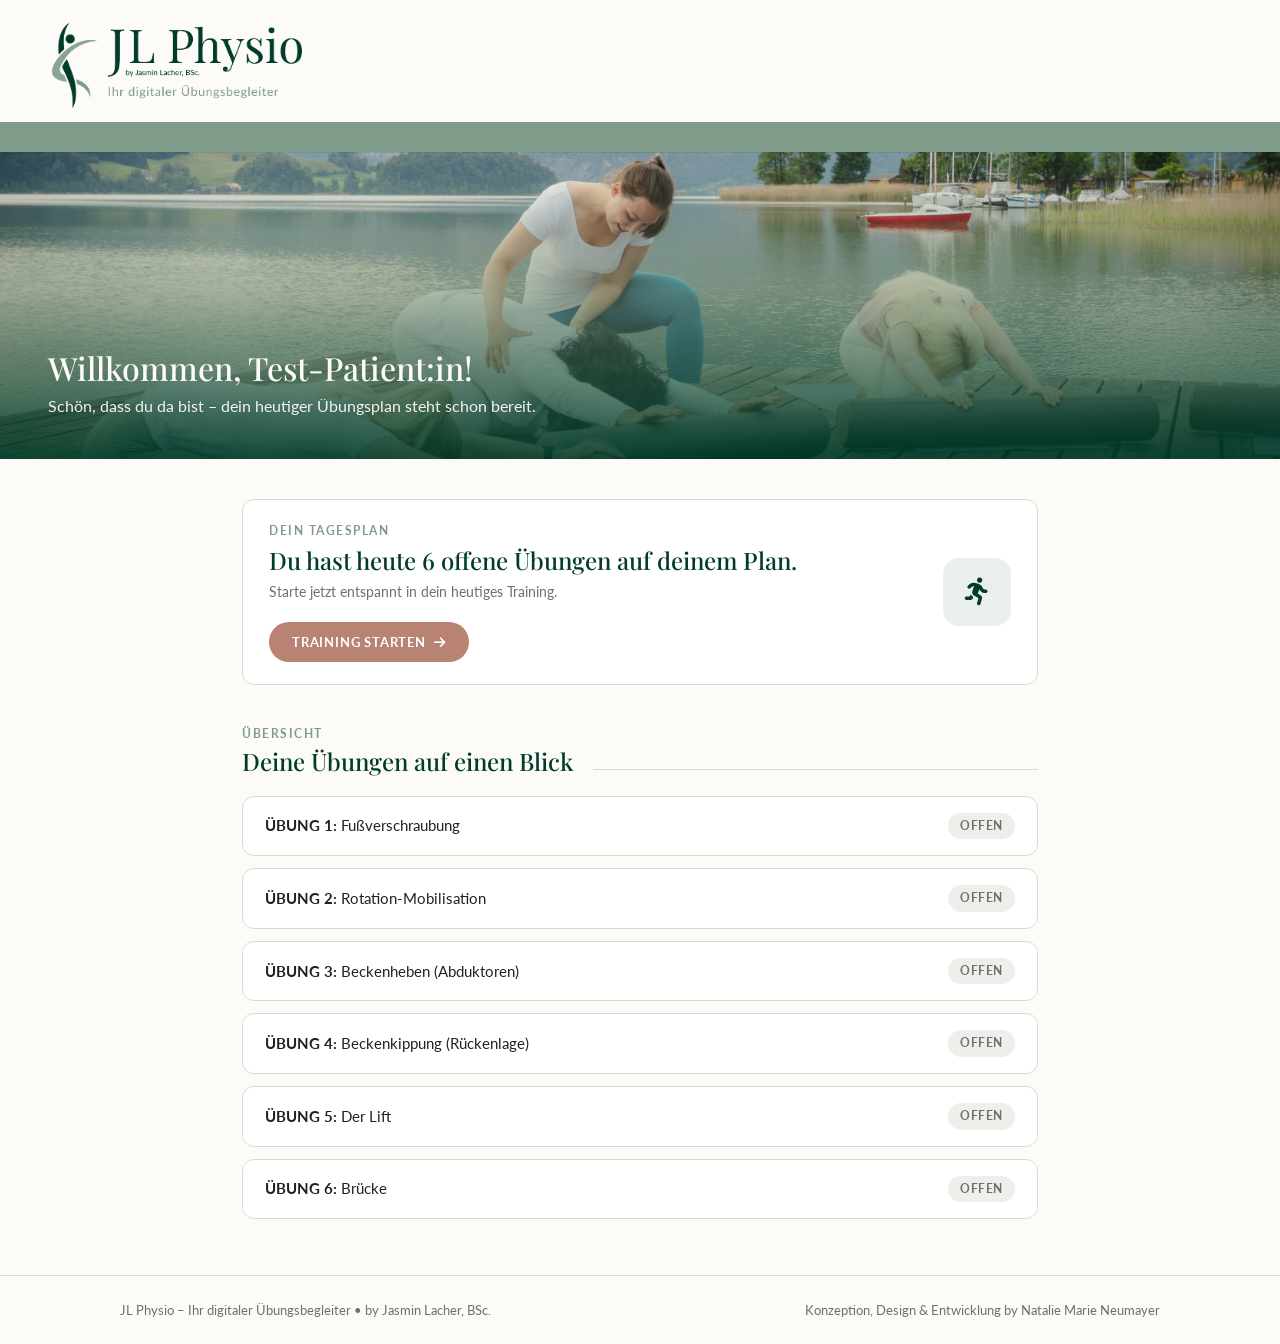
==== Code/index.html @ e5795788 "patientenansicht (startseite & übungsmodus), html + css + js + json für beta" ====
<!DOCTYPE html>
<html lang="de">
<head>
  <meta charset="UTF-8">
  <meta name="viewport" content="width=device-width, initial-scale=1.0">
  <title>JL Physio – Dein digitaler Übungsbegleiter</title>
  <link rel="stylesheet" href="https://cdnjs.cloudflare.com/ajax/libs/font-awesome/6.5.2/css/all.min.css">
  <link rel="stylesheet" href="uebungsmodus.css">
</head>
<body>

  <header>
    <div class="header-top">
      <a href="#" class="brand" id="logo-home-link">
        <img src="logo.png" alt="JL Physio Logo" class="brand-logo-img" />
      </a>
    </div>
  </header>

  <section class="hero-welcome" id="hero-banner">
    <div class="hero-inner">
      <h2>Willkommen, Test-Patient:in!</h2>
      <p>Schön, dass du da bist – dein heutiger Übungsplan steht schon bereit.</p>
    </div>
  </section>

  <main>

    <div id="overview-view">
      <section class="card status-card">
        <div class="status-card-content">
          <span class="section-kicker">DEIN TAGESPLAN</span>
          <h2 id="open-exercises-text">Lade Plan...</h2>
          <p id="status-subtext" class="muted-text"></p>
          <button id="start-training-btn" class="btn btn-primary">
            <span>TRAINING STARTEN</span>
            <i class="fa-solid fa-arrow-right"></i>
          </button>
        </div>
        <div class="status-card-icon" aria-hidden="true">
          <i class="fa-solid fa-person-running"></i>
        </div>
      </section>

      <section class="overview-list-section">
        <div class="section-header-styled">
          <div>
            <span class="section-kicker">ÜBERSICHT</span>
            <h2 class="section-title">Deine Übungen auf einen Blick</h2>
          </div>
          <div class="section-line"></div>
        </div>
        <ul id="exercise-overview-list" class="overview-list"></ul>
      </section>
    </div>

    <section id="training-view" style="display: none; padding-top: 36px;">
      
      <div class="training-top-bar">
        <details class="accordion-box guidelines-accordion">
          <summary>
            <span class="summary-left">
              <span class="info-circle"><i class="fa-solid fa-info"></i></span>
              Bitte beachte die allgemeinen Trainingsrichtlinien!
            </span>
            <i class="fa-solid fa-chevron-down chevron"></i>
          </summary>
          <div class="accordion-content">
            <ul>
              <li><strong>Schmerzadaptiert trainieren:</strong> Führe die Übungen in einem gut tolerierbaren Schmerzbereich aus. Der Schmerz sollte während der Übung auf einer Skala von 0 bis 10 idealerweise nicht über 3–4 liegen. Bei zunehmenden oder stechenden Schmerzen reduziere die Belastung oder unterbrich die Übung.</li>
              <li><strong>Sauber vor häufig:</strong> Die korrekte Ausführung ist wichtiger als viele Wiederholungen.</li>
              <li><strong>Langsam und kontrolliert:</strong> Führe die Bewegungen ohne Schwung oder ruckartige Bewegungen aus.</li>
              <li><strong>Belastung anpassen:</strong> Berücksichtige deine Tagesform. Nicht jeder Tag ist gleich.</li>
              <li><strong>Pausen einlegen:</strong> Wenn du die Übung nicht mehr sauber ausführen kannst, pausiere und korrigiere deine Position.</li>
              <li><strong>Auf Beschwerden achten:</strong> Beobachte, wie dein Körper während und nach dem Training reagiert. Bei deutlich zunehmenden Schmerzen oder Schwellungen reduziere die Belastung und gib mir bitte Bescheid.</li>
              <li><strong>Feedback geben:</strong> Teile mir gerne mit, was sich bei den Übungen gut angefühlt hat und was schwierig war. So kann ich dein Trainingsprogramm optimal an dich anpassen.</li>
            </ul>
          </div>
        </details>

        <button id="exit-training-btn" class="btn btn-exit">
          <i class="fa-solid fa-xmark"></i>
          <span>TRAINING BEENDEN</span>
        </button>
      </div>

      <div class="exercise-header">
        <span id="step-indicator" class="section-kicker">ÜBUNG 1/5</span>
        <h1 id="ex-title">Übungsname</h1>
        <div id="ex-dosage-badges" class="dosage-badges"></div>
      </div>

      <div class="exercise-content">
        
        <article class="card instruction-card">
            <div class="instruction-text">
                <h3>Startposition</h3>
                <ul id="ex-start-list" class="clean-list"></ul>
            </div>
            <div class="instruction-media">
                <img id="ex-image-start" src="" alt="Startposition">
                <button type="button" class="zoom-btn" data-target="ex-image-start" aria-label="Bild vergrößern" title="Bild vergrößern">
                <i class="fa-solid fa-magnifying-glass-plus"></i>
                </button>
            </div>
        </article>

        <article class="card instruction-card">
            <div class="instruction-text">
                <h3>Ausführung</h3>
                <ul id="ex-exec-list" class="clean-list"></ul>
            </div>
            <div class="instruction-media">
                <img id="ex-image-exec" src="" alt="Ausführung">
                <button type="button" class="zoom-btn" data-target="ex-image-exec" aria-label="Bild vergrößern" title="Bild vergrößern">
                <i class="fa-solid fa-magnifying-glass-plus"></i>
                </button>
            </div>
        </article>

        <article class="card caution-card">
          <div class="caution-header">
            <span class="caution-icon"><i class="fa-solid fa-exclamation"></i></span>
            <h3>Darauf musst du achten</h3>
          </div>
          <ul id="ex-cues-list" class="clean-list"></ul>
        </article>

        <details id="ex-info-box" class="accordion-box info-accordion" style="display: none;">
          <summary>
            <span class="summary-left">
              <span class="bulb-icon"><i class="fa-regular fa-lightbulb"></i></span>
              Gut zu wissen
            </span>
            <i class="fa-solid fa-chevron-down chevron"></i>
          </summary>
          <div class="accordion-content">
            <ul id="ex-info-list" class="clean-list"></ul>
          </div>
        </details>

      </div>

      <div class="training-footer">
        <div class="footer-left">
          <button id="prev-exercise-btn" class="btn btn-prev">
            <i class="fa-solid fa-arrow-left"></i>
            <span>VORHERIGE ÜBUNG</span>
          </button>
        </div>
        
        <div class="progress-wrapper">
          <span class="progress-label">Fortschritt</span>
          <span id="progress-text" class="progress-count">0 von 5 Übungen geschafft</span>
          <progress id="progress-bar" value="0" max="5"></progress>
        </div>

        <div class="footer-right">
          <button id="next-exercise-btn" class="btn btn-primary">
            <span>NÄCHSTE ÜBUNG</span>
            <i class="fa-solid fa-arrow-right"></i>
          </button>
        </div>
      </div>

    </section>
  </main>

  <div id="image-lightbox" class="lightbox" aria-hidden="true">
    <div class="lightbox-dialog" role="dialog" aria-modal="true" aria-labelledby="lightbox-caption">
        <button type="button" id="lightbox-close" class="lightbox-close" aria-label="Schließen">
            <i class="fa-solid fa-xmark"></i>
        </button>
        <img id="lightbox-img" src="" alt="">
        <p id="lightbox-caption" class="lightbox-caption"></p>
    </div>
  </div>

  <footer>
    <div class="footer-inner">
      <span>JL Physio – Ihr digitaler Übungsbegleiter &bull; by Jasmin Lacher, BSc.</span>
      <span class="footer-credit-right">
        Konzeption, Design & Entwicklung by Natalie Marie Neumayer
      </span>
    </div>
  </footer>

  <script src="uebungsmodus.js"></script>
</body>
</html>
---- Code/uebungsmodus.css ----
@import url('https://fonts.googleapis.com/css2?family=Lato:wght@400;700&family=Playfair+Display:wght@500;600;700&display=swap');

:root {
  /* Hauptfarbpalette */
  --primary-dark: #003C29;
  --primary-olive: #6F8A6D;
  --primary-sage: #7F9C8A;
  --bg-cream: #FCFBF7;

  /* Akzentfarben */
  --accent-terracotta: #B88373;
  --accent-rose: #C39082;
  --accent-taupe: #B2A99B;
  --accent-taupe-dark: #91887C;

  /* Neutrale Farben */
  --text-dark: #212121;
  --text-muted: #68736F;
  --border-light: #DCD9D0;
  --white: #FFFFFF;

  /* Schriftarten */
  --font-heading: 'Playfair Display', Georgia, serif;
  --font-body: 'Lato', sans-serif;
}

* {
  box-sizing: border-box;
  margin: 0;
  padding: 0;
}

body {
  background-color: var(--bg-cream);
  color: var(--text-dark);
  font-family: var(--font-body);
  font-weight: 400;
  font-size: 15px;
  line-height: 1.55;
  min-height: 100vh;
  display: flex;
  flex-direction: column;
}

/* Header */
header {
  background-color: var(--bg-cream);
  border-bottom: 30px solid var(--primary-sage);
  position: sticky;
  top: 0;
  z-index: 1000;
}

.header-top {
  width: 100%;
  max-width: 1440px;
  margin: 0 auto;
  padding: 16px 48px;
  display: flex;
  justify-content: space-between;
  align-items: center;
  gap: 24px;
}

.brand {
  display: block;
  text-decoration: none;
}

.brand-logo-img {
  height: 300px;
  width: auto;
  display: block;
  margin: -105px 0 -105px -20px;
}

/* Welcome-Banner */
.hero-welcome {
  width: 100%;
  min-height: clamp(260px, 24vw, 420px);
  display: flex;
  align-items: flex-end;
  background-color: var(--primary-olive);
  background-image: linear-gradient(
      to top,
      rgba(0, 60, 41, 0.88) 0%,
      rgba(111, 138, 109, 0.55) 55%,
      rgba(111, 138, 109, 0.05) 100%
    ),
    url('welcome-bild.jpg');
  background-size: cover;
  background-position: center 70%;
  padding: 40px 0;
  margin-bottom: 40px;
}

.hero-inner {
  width: 100%;
  max-width: 1440px;
  margin: 0 auto;
  padding: 0 48px;
}

.hero-welcome h2 {
  font-family: var(--font-heading);
  font-size: 32px;
  font-weight: 500;
  color: var(--bg-cream);
  margin-bottom: 6px;
}

.hero-welcome p {
  font-size: 16px;
  color: rgba(252, 251, 247, 0.95);
}

/* Allgemeines */
main {
  width: 100%;
  max-width: 860px;
  margin: 0 auto;
  padding: 0 32px 56px;
  flex: 1;
}

h1, h2, h3 {
  font-family: var(--font-heading);
  color: var(--primary-dark);
  font-weight: 500;
}

h1 {
  font-size: 30px;
  line-height: 1.2;
  margin-bottom: 6px;
}

h2 {
  font-size: 24px;
  line-height: 1.25;
}

h3 {
  font-size: 18px;
  font-weight: 600;
  margin-bottom: 12px;
}

.section-header-styled {
  display: flex;
  align-items: flex-end;
  gap: 20px;
  margin-bottom: 20px;
}

.section-kicker {
  display: block;
  font-family: var(--font-body);
  font-size: 12px;
  font-weight: 700;
  text-transform: uppercase;
  letter-spacing: 1.5px;
  color: var(--primary-sage);
  margin-bottom: 4px;
}

.section-title {
  font-family: var(--font-heading);
  font-size: 24px;
  font-weight: 500;
  line-height: 1.15;
  color: var(--primary-dark);
}

.section-line {
  flex: 1;
  height: 1px;
  background-color: var(--border-light);
  margin-bottom: 6px;
}

.muted-text {
  font-size: 14px;
  color: var(--text-muted);
  margin: 6px 0 20px;
}

/* Cards */
.card {
  background-color: var(--white);
  border: 1px solid var(--border-light);
  border-radius: 12px;
  padding: 22px 26px;
  margin-bottom: 18px;
}

/* Tagesplan Card */
.status-card {
  display: flex;
  justify-content: space-between;
  align-items: center;
  gap: 24px;
}

.status-card-content {
  flex: 1;
}

.status-card-icon {
  width: 68px;
  height: 68px;
  border-radius: 16px;
  background-color: rgba(127, 156, 138, 0.16);
  color: var(--primary-dark);
  display: flex;
  align-items: center;
  justify-content: center;
  font-size: 28px;
  flex-shrink: 0;
}

/* Buttons */
.btn {
  display: inline-flex;
  align-items: center;
  justify-content: center;
  gap: 8px;
  padding: 11px 22px;
  border-radius: 999px;
  font-family: var(--font-body);
  font-size: 13px;
  font-weight: 700;
  letter-spacing: 0.8px;
  text-transform: uppercase;
  cursor: pointer;
  transition: background-color 0.2s ease, border-color 0.2s ease, color 0.2s ease, transform 0.2s ease;
  border: 1px solid transparent;
}

/* Primary Button (Nächste Übung, Training starten etc.) */
.btn-primary {
  background-color: var(--accent-terracotta);
  color: var(--white);
}

.btn-primary:hover {
  background-color: var(--accent-rose);
  transform: translateY(-1px);
}

/* Secondary Button (Vorherige Übung) */
.btn-prev {
  background-color: rgba(184, 131, 115, 0.1);
  color: var(--accent-terracotta);
  border-color: rgba(184, 131, 115, 0.45);
}

.btn-prev:hover {
  background-color: rgba(184, 131, 115, 0.18);
  border-color: var(--accent-terracotta);
  transform: translateY(-1px);
}

/* Beenden-Button */
.btn-exit {
  background-color: rgba(178, 169, 155, 0.14);
  color: var(--text-muted);
  border-color: var(--border-light);
  padding: 10px 18px;
  font-size: 12px;
}

.btn-exit:hover {
  background-color: var(--accent-taupe);
  color: var(--text-dark);
  border-color: var(--accent-taupe-dark);
}

/* Tagesplan Übersicht*/
.overview-list-section {
  margin-top: 40px;
}

.overview-list {
  list-style: none;
  display: flex;
  flex-direction: column;
  gap: 12px;
}

.overview-list li {
  background-color: var(--white);
  border: 1px solid var(--border-light);
  border-radius: 12px;
  padding: 16px 22px;
  display: flex;
  justify-content: space-between;
  align-items: center;
  transition: border-color 0.2s ease, background-color 0.2s ease, transform 0.2s ease;
}

.overview-list li:hover {
  border-color: var(--accent-terracotta);
  background-color: #F7F5EE;
  transform: translateY(-2px);
}

.status-badge {
  font-size: 12px;
  font-weight: 700;
  letter-spacing: 0.6px;
  padding: 4px 12px;
  border-radius: 999px;
  background-color: rgba(178, 169, 155, 0.2);
  color: var(--text-muted);
}

.overview-list li.done .status-badge {
  background-color: rgba(127, 156, 138, 0.22);
  color: var(--primary-dark);
}

/* Traingsmodus */
.training-top-bar {
  display: flex;
  justify-content: space-between;
  align-items: flex-start;
  gap: 16px;
  margin-bottom: 28px;
}

/* Akkordeon (Trainingsrichtlinien & Gut zu wissen) */
.accordion-box {
  background-color: var(--white);
  border: 1px solid var(--border-light);
  border-radius: 12px;
  flex: 1;
}

.info-accordion {
  margin-bottom: 18px;
}

.accordion-box summary {
  list-style: none;
  padding: 12px 18px;
  cursor: pointer;
  display: flex;
  justify-content: space-between;
  align-items: center;
  font-size: 14px;
  font-weight: 700;
  color: var(--primary-dark);
}

.accordion-box summary::-webkit-details-marker {
  display: none;
}

.summary-left {
  display: flex;
  align-items: center;
  gap: 10px;
}

.info-circle, .bulb-icon {
  display: inline-flex;
  align-items: center;
  justify-content: center;
  width: 24px;
  height: 24px;
  border-radius: 50%;
  background-color: rgba(127, 156, 138, 0.18);
  color: var(--primary-dark);
  font-size: 12px;
  flex-shrink: 0;
}

.accordion-box .chevron {
  transition: transform 0.2s ease;
  font-size: 13px;
  color: var(--text-muted);
}

.accordion-box[open] .chevron {
  transform: rotate(180deg);
}

.accordion-content {
  padding: 12px 22px 18px 36px;
  font-size: 14px;
  color: var(--text-muted);
  border-top: 1px solid var(--border-light);
}

.accordion-content li {
  margin-top: 8px;
}

.accordion-content strong {
  color: var(--text-dark);
}

/* Übungs-Header und Badges */
.exercise-header {
  margin-bottom: 24px;
}

.dosage-badges {
  display: flex;
  flex-wrap: wrap;
  gap: 8px;
  margin-top: 12px;
}

.dosage-pill {
  display: inline-flex;
  align-items: center;
  gap: 7px;
  background-color: var(--white);
  color: var(--text-dark);
  font-size: 13px;
  padding: 6px 14px;
  border-radius: 999px;
  border: 1px solid var(--border-light);
}

.dosage-pill i {
  color: var(--primary-sage);
  font-size: 12px;
}

.dosage-pill strong {
  color: var(--primary-dark);
  font-weight: 700;
}

/* Anleitungs-Cards*/
.instruction-card {
  display: flex;
  justify-content: space-between;
  align-items: center;
  gap: 24px;
}

.instruction-text {
  flex: 1;
}

/* Bilder */
.instruction-media {
  position: relative;
  display: inline-flex;
  align-items: center;
  justify-content: center;
  flex-shrink: 0;
  background-color: var(--bg-cream);
  border: 1px solid var(--border-light);
  border-radius: 10px;
  padding: 8px;
  cursor: zoom-in;
}

.instruction-media img {
  display: block;
  width: auto;
  height: auto;
  max-width: 240px;
  max-height: 220px;
  border-radius: 6px;
}

.zoom-btn {
  position: absolute;
  right: 8px;
  bottom: 8px;
  width: 32px;
  height: 32px;
  border-radius: 50%;
  border: 1px solid var(--border-light);
  background-color: rgba(255, 255, 255, 0.94);
  color: var(--primary-dark);
  display: inline-flex;
  align-items: center;
  justify-content: center;
  font-size: 13px;
  cursor: pointer;
  box-shadow: 0 2px 6px rgba(0, 0, 0, 0.08);
  transition: background-color 0.2s ease, color 0.2s ease, transform 0.2s ease;
}

.instruction-media:hover .zoom-btn,
.zoom-btn:hover {
  background-color: var(--primary-sage);
  color: var(--white);
  border-color: var(--border-light);
  transform: scale(1.06);
}

/* Großansicht/Lightbox */
.lightbox {
  position: fixed;
  inset: 0;
  background-color: rgba(0, 35, 24, 0.78);
  display: none;
  align-items: center;
  justify-content: center;
  padding: 24px;
  z-index: 2000;
}

.lightbox.open {
  display: flex;
}

.lightbox-dialog {
  position: relative;
  background-color: var(--white);
  border-radius: 16px;
  padding: 24px 24px 18px;
  max-width: 820px;
  width: 100%;
  max-height: 90vh;
  display: flex;
  flex-direction: column;
  align-items: center;
  box-shadow: 0 20px 50px rgba(0, 0, 0, 0.25);
}

.lightbox-dialog img {
  max-width: 100%;
  max-height: 72vh;
  object-fit: contain;
  border-radius: 8px;
}

.lightbox-caption {
  margin-top: 12px;
  font-size: 14px;
  font-weight: 700;
  color: var(--primary-dark);
  text-align: center;
}

.lightbox-close {
  position: absolute;
  top: 12px;
  right: 12px;
  width: 36px;
  height: 36px;
  border-radius: 50%;
  border: 1px solid var(--border-light);
  background-color: var(--bg-cream);
  color: var(--primary-dark);
  font-size: 15px;
  cursor: pointer;
  display: inline-flex;
  align-items: center;
  justify-content: center;
  transition: background-color 0.2s ease, color 0.2s ease;
}

.lightbox-close:hover {
  background-color: var(--accent-terracotta);
  color: var(--white);
  border-color: var(--accent-terracotta);
}

.clean-list {
  padding-left: 18px;
  color: var(--text-dark);
  font-size: 15px;
}

.clean-list li {
  margin-bottom: 6px;
}

.clean-list li::marker {
  color: var(--primary-sage);
}

/* Zu beachten Card*/
.caution-header {
  display: flex;
  align-items: center;
  gap: 10px;
  margin-bottom: 12px;
}

.caution-header h3 {
  margin-bottom: 0;
}

.caution-icon {
  display: inline-flex;
  align-items: center;
  justify-content: center;
  width: 28px;
  height: 28px;
  border-radius: 50%;
  background-color: rgba(184, 131, 115, 0.14);
  color: var(--accent-terracotta);
  font-size: 13px;
  flex-shrink: 0;
}

/* Trainingsnavigation*/
.training-footer {
  display: flex;
  justify-content: space-between;
  align-items: center;
  gap: 16px;
  margin-top: 32px;
  padding-top: 24px;
  border-top: 1px solid var(--border-light);
}

.progress-wrapper {
  display: flex;
  flex-direction: column;
  align-items: center;
  text-align: center;
  gap: 4px;
}

.progress-label {
  font-size: 12px;
  font-weight: 700;
  color: var(--primary-dark);
}

.progress-count {
  font-size: 13px;
  color: var(--text-muted);
}

progress {
  width: 140px;
  height: 6px;
  border-radius: 999px;
  overflow: hidden;
  appearance: none;
}

progress::-webkit-progress-bar {
  background-color: var(--border-light);
  border-radius: 999px;
}

progress::-webkit-progress-value {
  background-color: var(--primary-sage);
  border-radius: 999px;
}

/* Footer */
footer {
  border-top: 1px solid var(--border-light);
  padding: 24px 32px;
  font-size: 13px;
  color: var(--text-muted);
}

.footer-inner {
  max-width: 1040px;
  margin: 0 auto;
  display: flex;
  justify-content: space-between;
  align-items: center;
  flex-wrap: wrap;
  gap: 12px;
}

.footer-credit-right strong {
  color: var(--primary-dark);
  font-weight: 700;
}

/* Responsive */
@media (max-width: 768px) {
  .header-top {
    padding: 16px 20px;
  }

  .hero-inner {
    padding: 0 20px;
  }

  main {
    padding: 0 20px 48px;
  }

  .section-line {
    display: none;
  }
}

@media (max-width: 650px) {
  .status-card {
    flex-direction: column-reverse;
    align-items: flex-start;
  }

  .training-top-bar {
    flex-direction: column-reverse;
    align-items: stretch;
  }

  .instruction-card {
    flex-direction: column-reverse;
    align-items: flex-start;
  }

  .instruction-media img {
    width: 100%;
  }

  .training-footer {
    flex-direction: column;
    gap: 16px;
  }

  .footer-left, .footer-right, .footer-left .btn, .footer-right .btn {
    width: 100%;
  }
}
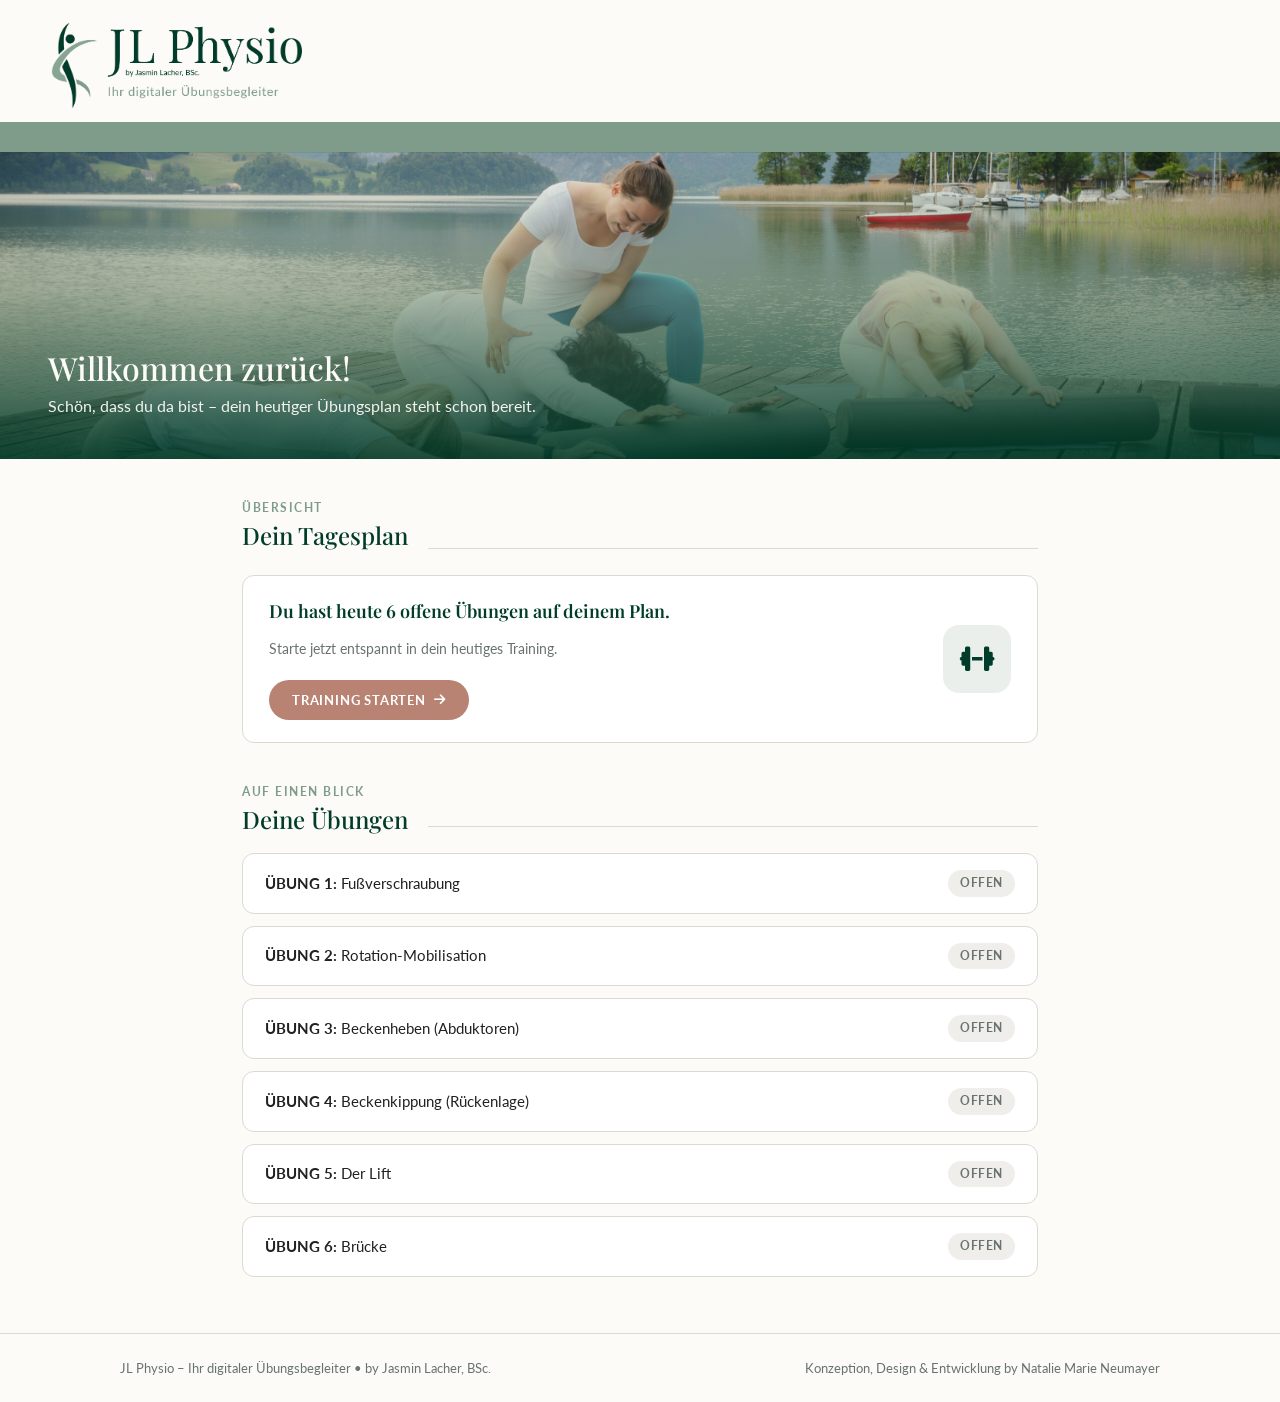
==== commit fe7d9e6a: "splitting uebungsmodus + startseite patienten, bugfixing" ====
--- a/Code/index.html
+++ b/Code/index.html
@@ -1,17 +1,17 @@
 <!DOCTYPE html>
 <html lang="de">
 <head>
-  <meta charset="UTF-8">
-  <meta name="viewport" content="width=device-width, initial-scale=1.0">
-  <title>JL Physio – Dein digitaler Übungsbegleiter</title>
-  <link rel="stylesheet" href="https://cdnjs.cloudflare.com/ajax/libs/font-awesome/6.5.2/css/all.min.css">
-  <link rel="stylesheet" href="uebungsmodus.css">
+  <meta charset="UTF-8" />
+  <meta name="viewport" content="width=device-width, initial-scale=1.0" />
+  <title>JL Physio – Mein Tagesplan</title>
+  <link rel="stylesheet" href="https://cdnjs.cloudflare.com/ajax/libs/font-awesome/6.5.2/css/all.min.css" />
+  <link rel="stylesheet" href="patientenansicht.css" />
 </head>
 <body>
 
   <header>
     <div class="header-top">
-      <a href="#" class="brand" id="logo-home-link">
+      <a href="index.html" class="brand">
         <img src="logo.png" alt="JL Physio Logo" class="brand-logo-img" />
       </a>
     </div>
@@ -19,172 +19,56 @@
 
   <section class="hero-welcome" id="hero-banner">
     <div class="hero-inner">
-      <h2>Willkommen, Test-Patient:in!</h2>
+      <h2>Willkommen zurück!</h2>
       <p>Schön, dass du da bist – dein heutiger Übungsplan steht schon bereit.</p>
     </div>
   </section>
 
   <main>
+    <section id="overview-view">
+      <div class="section-header-styled">
+        <div>
+          <span class="section-kicker">ÜBERSICHT</span>
+          <h1 class="section-title">Dein Tagesplan</h1>
+        </div>
+        <div class="section-line"></div>
+      </div>
 
-    <div id="overview-view">
-      <section class="card status-card">
+      <div class="card status-card">
         <div class="status-card-content">
-          <span class="section-kicker">DEIN TAGESPLAN</span>
-          <h2 id="open-exercises-text">Lade Plan...</h2>
-          <p id="status-subtext" class="muted-text"></p>
-          <button id="start-training-btn" class="btn btn-primary">
-            <span>TRAINING STARTEN</span>
-            <i class="fa-solid fa-arrow-right"></i>
+          <h3 id="open-exercises-text">Lade deinen Trainingsplan ...</h3>
+          <p class="muted-text" id="status-subtext">Einen kleinen Moment bitte.</p>
+          <button type="button" class="btn btn-primary" id="start-training-btn">
+            <span>TRAINING STARTEN</span> <i class="fa-solid fa-arrow-right"></i>
           </button>
         </div>
         <div class="status-card-icon" aria-hidden="true">
-          <i class="fa-solid fa-person-running"></i>
+          <i class="fa-solid fa-dumbbell"></i>
         </div>
-      </section>
+      </div>
 
-      <section class="overview-list-section">
+      <div class="overview-list-section">
         <div class="section-header-styled">
           <div>
-            <span class="section-kicker">ÜBERSICHT</span>
-            <h2 class="section-title">Deine Übungen auf einen Blick</h2>
+            <span class="section-kicker">AUF EINEN BLICK</span>
+            <h2 class="section-title">Deine Übungen</h2>
           </div>
           <div class="section-line"></div>
         </div>
-        <ul id="exercise-overview-list" class="overview-list"></ul>
-      </section>
-    </div>
-
-    <section id="training-view" style="display: none; padding-top: 36px;">
-      
-      <div class="training-top-bar">
-        <details class="accordion-box guidelines-accordion">
-          <summary>
-            <span class="summary-left">
-              <span class="info-circle"><i class="fa-solid fa-info"></i></span>
-              Bitte beachte die allgemeinen Trainingsrichtlinien!
-            </span>
-            <i class="fa-solid fa-chevron-down chevron"></i>
-          </summary>
-          <div class="accordion-content">
-            <ul>
-              <li><strong>Schmerzadaptiert trainieren:</strong> Führe die Übungen in einem gut tolerierbaren Schmerzbereich aus. Der Schmerz sollte während der Übung auf einer Skala von 0 bis 10 idealerweise nicht über 3–4 liegen. Bei zunehmenden oder stechenden Schmerzen reduziere die Belastung oder unterbrich die Übung.</li>
-              <li><strong>Sauber vor häufig:</strong> Die korrekte Ausführung ist wichtiger als viele Wiederholungen.</li>
-              <li><strong>Langsam und kontrolliert:</strong> Führe die Bewegungen ohne Schwung oder ruckartige Bewegungen aus.</li>
-              <li><strong>Belastung anpassen:</strong> Berücksichtige deine Tagesform. Nicht jeder Tag ist gleich.</li>
-              <li><strong>Pausen einlegen:</strong> Wenn du die Übung nicht mehr sauber ausführen kannst, pausiere und korrigiere deine Position.</li>
-              <li><strong>Auf Beschwerden achten:</strong> Beobachte, wie dein Körper während und nach dem Training reagiert. Bei deutlich zunehmenden Schmerzen oder Schwellungen reduziere die Belastung und gib mir bitte Bescheid.</li>
-              <li><strong>Feedback geben:</strong> Teile mir gerne mit, was sich bei den Übungen gut angefühlt hat und was schwierig war. So kann ich dein Trainingsprogramm optimal an dich anpassen.</li>
-            </ul>
-          </div>
-        </details>
-
-        <button id="exit-training-btn" class="btn btn-exit">
-          <i class="fa-solid fa-xmark"></i>
-          <span>TRAINING BEENDEN</span>
-        </button>
+        <ul class="overview-list" id="exercise-overview-list"></ul>
       </div>
-
-      <div class="exercise-header">
-        <span id="step-indicator" class="section-kicker">ÜBUNG 1/5</span>
-        <h1 id="ex-title">Übungsname</h1>
-        <div id="ex-dosage-badges" class="dosage-badges"></div>
-      </div>
-
-      <div class="exercise-content">
-        
-        <article class="card instruction-card">
-            <div class="instruction-text">
-                <h3>Startposition</h3>
-                <ul id="ex-start-list" class="clean-list"></ul>
-            </div>
-            <div class="instruction-media">
-                <img id="ex-image-start" src="" alt="Startposition">
-                <button type="button" class="zoom-btn" data-target="ex-image-start" aria-label="Bild vergrößern" title="Bild vergrößern">
-                <i class="fa-solid fa-magnifying-glass-plus"></i>
-                </button>
-            </div>
-        </article>
-
-        <article class="card instruction-card">
-            <div class="instruction-text">
-                <h3>Ausführung</h3>
-                <ul id="ex-exec-list" class="clean-list"></ul>
-            </div>
-            <div class="instruction-media">
-                <img id="ex-image-exec" src="" alt="Ausführung">
-                <button type="button" class="zoom-btn" data-target="ex-image-exec" aria-label="Bild vergrößern" title="Bild vergrößern">
-                <i class="fa-solid fa-magnifying-glass-plus"></i>
-                </button>
-            </div>
-        </article>
-
-        <article class="card caution-card">
-          <div class="caution-header">
-            <span class="caution-icon"><i class="fa-solid fa-exclamation"></i></span>
-            <h3>Darauf musst du achten</h3>
-          </div>
-          <ul id="ex-cues-list" class="clean-list"></ul>
-        </article>
-
-        <details id="ex-info-box" class="accordion-box info-accordion" style="display: none;">
-          <summary>
-            <span class="summary-left">
-              <span class="bulb-icon"><i class="fa-regular fa-lightbulb"></i></span>
-              Gut zu wissen
-            </span>
-            <i class="fa-solid fa-chevron-down chevron"></i>
-          </summary>
-          <div class="accordion-content">
-            <ul id="ex-info-list" class="clean-list"></ul>
-          </div>
-        </details>
-
-      </div>
-
-      <div class="training-footer">
-        <div class="footer-left">
-          <button id="prev-exercise-btn" class="btn btn-prev">
-            <i class="fa-solid fa-arrow-left"></i>
-            <span>VORHERIGE ÜBUNG</span>
-          </button>
-        </div>
-        
-        <div class="progress-wrapper">
-          <span class="progress-label">Fortschritt</span>
-          <span id="progress-text" class="progress-count">0 von 5 Übungen geschafft</span>
-          <progress id="progress-bar" value="0" max="5"></progress>
-        </div>
-
-        <div class="footer-right">
-          <button id="next-exercise-btn" class="btn btn-primary">
-            <span>NÄCHSTE ÜBUNG</span>
-            <i class="fa-solid fa-arrow-right"></i>
-          </button>
-        </div>
-      </div>
-
     </section>
   </main>
 
-  <div id="image-lightbox" class="lightbox" aria-hidden="true">
-    <div class="lightbox-dialog" role="dialog" aria-modal="true" aria-labelledby="lightbox-caption">
-        <button type="button" id="lightbox-close" class="lightbox-close" aria-label="Schließen">
-            <i class="fa-solid fa-xmark"></i>
-        </button>
-        <img id="lightbox-img" src="" alt="">
-        <p id="lightbox-caption" class="lightbox-caption"></p>
-    </div>
-  </div>
-
   <footer>
     <div class="footer-inner">
-      <span>JL Physio – Ihr digitaler Übungsbegleiter &bull; by Jasmin Lacher, BSc.</span>
-      <span class="footer-credit-right">
+        <span>JL Physio – Ihr digitaler Übungsbegleiter &bull; by Jasmin Lacher, BSc.</span>
+        <span class="footer-credit-right">
         Konzeption, Design & Entwicklung by Natalie Marie Neumayer
-      </span>
+        </span>
     </div>
   </footer>
 
-  <script src="uebungsmodus.js"></script>
+  <script src="startseite_patienten.js"></script>
 </body>
 </html>
--- a/Code/patientenansicht.css
+++ b/Code/patientenansicht.css
@@ -0,0 +1,738 @@
+@import url('https://fonts.googleapis.com/css2?family=Lato:wght@400;700&family=Playfair+Display:wght@500;600;700&display=swap');
+
+:root {
+  /* Hauptfarbpalette */
+  --primary-dark: #003C29;
+  --primary-olive: #6F8A6D;
+  --primary-sage: #7F9C8A;
+  --bg-cream: #FCFBF7;
+
+  /* Akzentfarben */
+  --accent-terracotta: #B88373;
+  --accent-rose: #C39082;
+  --accent-taupe: #B2A99B;
+  --accent-taupe-dark: #91887C;
+
+  /* Neutrale Farben */
+  --text-dark: #212121;
+  --text-muted: #68736F;
+  --border-light: #DCD9D0;
+  --white: #FFFFFF;
+
+  /* Schriftarten */
+  --font-heading: 'Playfair Display', Georgia, serif;
+  --font-body: 'Lato', sans-serif;
+}
+
+* {
+  box-sizing: border-box;
+  margin: 0;
+  padding: 0;
+}
+
+body {
+  background-color: var(--bg-cream);
+  color: var(--text-dark);
+  font-family: var(--font-body);
+  font-weight: 400;
+  font-size: 15px;
+  line-height: 1.55;
+  min-height: 100vh;
+  display: flex;
+  flex-direction: column;
+}
+
+/* Header */
+header {
+  background-color: var(--bg-cream);
+  border-bottom: 30px solid var(--primary-sage);
+  position: sticky;
+  top: 0;
+  z-index: 1000;
+}
+
+.header-top {
+  width: 100%;
+  max-width: 1440px;
+  margin: 0 auto;
+  padding: 16px 48px;
+  display: flex;
+  justify-content: space-between;
+  align-items: center;
+  gap: 24px;
+}
+
+.brand {
+  display: block;
+  text-decoration: none;
+}
+
+.brand-logo-img {
+  height: 300px;
+  width: auto;
+  display: block;
+  margin: -105px 0 -105px -20px;
+}
+
+/* Welcome-Banner */
+.hero-welcome {
+  width: 100%;
+  min-height: clamp(260px, 24vw, 420px);
+  display: flex;
+  align-items: flex-end;
+  background-color: var(--primary-olive);
+  background-image: linear-gradient(
+      to top,
+      rgba(0, 60, 41, 0.88) 0%,
+      rgba(111, 138, 109, 0.55) 55%,
+      rgba(111, 138, 109, 0.05) 100%
+    ),
+    url('welcome-bild.jpg');
+  background-size: cover;
+  background-position: center 70%;
+  padding: 40px 0;
+  margin-bottom: 40px;
+}
+
+.hero-inner {
+  width: 100%;
+  max-width: 1440px;
+  margin: 0 auto;
+  padding: 0 48px;
+}
+
+.hero-welcome h2 {
+  font-family: var(--font-heading);
+  font-size: 32px;
+  font-weight: 500;
+  color: var(--bg-cream);
+  margin-bottom: 6px;
+}
+
+.hero-welcome p {
+  font-size: 16px;
+  color: rgba(252, 251, 247, 0.95);
+}
+
+/* Allgemeines */
+main {
+  width: 100%;
+  max-width: 860px;
+  margin: 0 auto;
+  padding: 0 32px 56px;
+  flex: 1;
+}
+
+h1, h2, h3 {
+  font-family: var(--font-heading);
+  color: var(--primary-dark);
+  font-weight: 500;
+}
+
+h1 {
+  font-size: 30px;
+  line-height: 1.2;
+  margin-bottom: 6px;
+}
+
+h2 {
+  font-size: 24px;
+  line-height: 1.25;
+}
+
+h3 {
+  font-size: 18px;
+  font-weight: 600;
+  margin-bottom: 12px;
+}
+
+.section-header-styled {
+  display: flex;
+  align-items: flex-end;
+  gap: 20px;
+  margin-bottom: 20px;
+}
+
+.section-kicker {
+  display: block;
+  font-family: var(--font-body);
+  font-size: 12px;
+  font-weight: 700;
+  text-transform: uppercase;
+  letter-spacing: 1.5px;
+  color: var(--primary-sage);
+  margin-bottom: 4px;
+}
+
+.section-title {
+  font-family: var(--font-heading);
+  font-size: 24px;
+  font-weight: 500;
+  line-height: 1.15;
+  color: var(--primary-dark);
+}
+
+.section-line {
+  flex: 1;
+  height: 1px;
+  background-color: var(--border-light);
+  margin-bottom: 6px;
+}
+
+.muted-text {
+  font-size: 14px;
+  color: var(--text-muted);
+  margin: 6px 0 20px;
+}
+
+/* Cards */
+.card {
+  background-color: var(--white);
+  border: 1px solid var(--border-light);
+  border-radius: 12px;
+  padding: 22px 26px;
+  margin-bottom: 18px;
+}
+
+/* Tagesplan Card */
+.status-card {
+  display: flex;
+  justify-content: space-between;
+  align-items: center;
+  gap: 24px;
+}
+
+.status-card-content {
+  flex: 1;
+}
+
+.status-card-icon {
+  width: 68px;
+  height: 68px;
+  border-radius: 16px;
+  background-color: rgba(127, 156, 138, 0.16);
+  color: var(--primary-dark);
+  display: flex;
+  align-items: center;
+  justify-content: center;
+  font-size: 28px;
+  flex-shrink: 0;
+}
+
+/* Buttons */
+.btn {
+  display: inline-flex;
+  align-items: center;
+  justify-content: center;
+  gap: 8px;
+  padding: 11px 22px;
+  border-radius: 999px;
+  font-family: var(--font-body);
+  font-size: 13px;
+  font-weight: 700;
+  letter-spacing: 0.8px;
+  text-transform: uppercase;
+  cursor: pointer;
+  transition: background-color 0.2s ease, border-color 0.2s ease, color 0.2s ease, transform 0.2s ease;
+  border: 1px solid transparent;
+}
+
+/* Primary Button (Nächste Übung, Training starten etc.) */
+.btn-primary {
+  background-color: var(--accent-terracotta);
+  color: var(--white);
+}
+
+.btn-primary:hover {
+  background-color: var(--accent-rose);
+  transform: translateY(-1px);
+}
+
+/* Secondary Button (Vorherige Übung) */
+.btn-prev {
+  background-color: rgba(184, 131, 115, 0.1);
+  color: var(--accent-terracotta);
+  border-color: rgba(184, 131, 115, 0.45);
+}
+
+.btn-prev:hover {
+  background-color: rgba(184, 131, 115, 0.18);
+  border-color: var(--accent-terracotta);
+  transform: translateY(-1px);
+}
+
+/* Beenden-Button */
+.btn-exit {
+  background-color: rgba(178, 169, 155, 0.14);
+  color: var(--text-muted);
+  border-color: var(--border-light);
+  padding: 10px 18px;
+  font-size: 12px;
+}
+
+.btn-exit:hover {
+  background-color: var(--accent-taupe);
+  color: var(--text-dark);
+  border-color: var(--accent-taupe-dark);
+}
+
+/* Tagesplan Übersicht*/
+.overview-list-section {
+  margin-top: 40px;
+}
+
+.overview-list {
+  list-style: none;
+  display: flex;
+  flex-direction: column;
+  gap: 12px;
+}
+
+.overview-list li {
+  background-color: var(--white);
+  border: 1px solid var(--border-light);
+  border-radius: 12px;
+  padding: 16px 22px;
+  display: flex;
+  justify-content: space-between;
+  align-items: center;
+  transition: border-color 0.2s ease, background-color 0.2s ease, transform 0.2s ease;
+}
+
+.overview-list li:hover {
+  border-color: var(--accent-terracotta);
+  background-color: #F7F5EE;
+  transform: translateY(-2px);
+}
+
+.status-badge {
+  font-size: 12px;
+  font-weight: 700;
+  letter-spacing: 0.6px;
+  padding: 4px 12px;
+  border-radius: 999px;
+  background-color: rgba(178, 169, 155, 0.2);
+  color: var(--text-muted);
+}
+
+.overview-list li.done .status-badge {
+  background-color: rgba(127, 156, 138, 0.22);
+  color: var(--primary-dark);
+}
+
+/* Traingsmodus */
+.training-top-bar {
+  display: flex;
+  justify-content: space-between;
+  align-items: flex-start;
+  gap: 16px;
+  margin-bottom: 28px;
+}
+
+/* Akkordeon (Trainingsrichtlinien & Gut zu wissen) */
+.accordion-box {
+  background-color: var(--white);
+  border: 1px solid var(--border-light);
+  border-radius: 12px;
+  flex: 1;
+}
+
+.info-accordion {
+  margin-bottom: 18px;
+}
+
+.accordion-box summary {
+  list-style: none;
+  padding: 12px 18px;
+  cursor: pointer;
+  display: flex;
+  justify-content: space-between;
+  align-items: center;
+  font-size: 14px;
+  font-weight: 700;
+  color: var(--primary-dark);
+}
+
+.accordion-box summary::-webkit-details-marker {
+  display: none;
+}
+
+.summary-left {
+  display: flex;
+  align-items: center;
+  gap: 10px;
+}
+
+.info-circle, .bulb-icon {
+  display: inline-flex;
+  align-items: center;
+  justify-content: center;
+  width: 24px;
+  height: 24px;
+  border-radius: 50%;
+  background-color: rgba(127, 156, 138, 0.18);
+  color: var(--primary-dark);
+  font-size: 12px;
+  flex-shrink: 0;
+}
+
+.accordion-box .chevron {
+  transition: transform 0.2s ease;
+  font-size: 13px;
+  color: var(--text-muted);
+}
+
+.accordion-box[open] .chevron {
+  transform: rotate(180deg);
+}
+
+.accordion-content {
+  padding: 12px 22px 18px 36px;
+  font-size: 14px;
+  color: var(--text-muted);
+  border-top: 1px solid var(--border-light);
+}
+
+.accordion-content li {
+  margin-top: 8px;
+}
+
+.accordion-content strong {
+  color: var(--text-dark);
+}
+
+/* Übungs-Header und Badges */
+.exercise-header {
+  margin-bottom: 24px;
+}
+
+.dosage-badges {
+  display: flex;
+  flex-wrap: wrap;
+  gap: 8px;
+  margin-top: 12px;
+}
+
+.dosage-pill {
+  display: inline-flex;
+  align-items: center;
+  gap: 7px;
+  background-color: var(--white);
+  color: var(--text-dark);
+  font-size: 13px;
+  padding: 6px 14px;
+  border-radius: 999px;
+  border: 1px solid var(--border-light);
+}
+
+.dosage-pill i {
+  color: var(--primary-sage);
+  font-size: 12px;
+}
+
+.dosage-pill strong {
+  color: var(--primary-dark);
+  font-weight: 700;
+}
+
+/* Anleitungs-Cards*/
+.instruction-card {
+  display: flex;
+  justify-content: space-between;
+  align-items: center;
+  gap: 24px;
+}
+
+.instruction-text {
+  flex: 1;
+}
+
+/* Bilder */
+.instruction-media {
+  position: relative;
+  display: inline-flex;
+  align-items: center;
+  justify-content: center;
+  flex-shrink: 0;
+  background-color: var(--bg-cream);
+  border: 1px solid var(--border-light);
+  border-radius: 10px;
+  padding: 8px;
+  cursor: zoom-in;
+}
+
+.instruction-media img {
+  display: block;
+  width: auto;
+  height: auto;
+  max-width: 240px;
+  max-height: 220px;
+  border-radius: 6px;
+}
+
+.zoom-btn {
+  position: absolute;
+  right: 8px;
+  bottom: 8px;
+  width: 32px;
+  height: 32px;
+  border-radius: 50%;
+  border: 1px solid var(--border-light);
+  background-color: rgba(255, 255, 255, 0.94);
+  color: var(--primary-dark);
+  display: inline-flex;
+  align-items: center;
+  justify-content: center;
+  font-size: 13px;
+  cursor: pointer;
+  box-shadow: 0 2px 6px rgba(0, 0, 0, 0.08);
+  transition: background-color 0.2s ease, color 0.2s ease, transform 0.2s ease;
+}
+
+.instruction-media:hover .zoom-btn,
+.zoom-btn:hover {
+  background-color: var(--primary-sage);
+  color: var(--white);
+  border-color: var(--border-light);
+  transform: scale(1.06);
+}
+
+/* Großansicht/Lightbox */
+.lightbox {
+  position: fixed;
+  inset: 0;
+  background-color: rgba(0, 35, 24, 0.78);
+  display: none;
+  align-items: center;
+  justify-content: center;
+  padding: 24px;
+  z-index: 2000;
+}
+
+.lightbox.open {
+  display: flex;
+}
+
+.lightbox-dialog {
+  position: relative;
+  background-color: var(--white);
+  border-radius: 16px;
+  padding: 24px 24px 18px;
+  max-width: 820px;
+  width: 100%;
+  max-height: 90vh;
+  display: flex;
+  flex-direction: column;
+  align-items: center;
+  box-shadow: 0 20px 50px rgba(0, 0, 0, 0.25);
+}
+
+.lightbox-dialog img {
+  max-width: 100%;
+  max-height: 72vh;
+  object-fit: contain;
+  border-radius: 8px;
+}
+
+.lightbox-caption {
+  margin-top: 12px;
+  font-size: 14px;
+  font-weight: 700;
+  color: var(--primary-dark);
+  text-align: center;
+}
+
+.lightbox-close {
+  position: absolute;
+  top: 12px;
+  right: 12px;
+  width: 36px;
+  height: 36px;
+  border-radius: 50%;
+  border: 1px solid var(--border-light);
+  background-color: var(--bg-cream);
+  color: var(--primary-dark);
+  font-size: 15px;
+  cursor: pointer;
+  display: inline-flex;
+  align-items: center;
+  justify-content: center;
+  transition: background-color 0.2s ease, color 0.2s ease;
+}
+
+.lightbox-close:hover {
+  background-color: var(--accent-terracotta);
+  color: var(--white);
+  border-color: var(--accent-terracotta);
+}
+
+.clean-list {
+  padding-left: 18px;
+  color: var(--text-dark);
+  font-size: 15px;
+}
+
+.clean-list li {
+  margin-bottom: 6px;
+}
+
+.clean-list li::marker {
+  color: var(--primary-sage);
+}
+
+/* Zu beachten Card*/
+.caution-header {
+  display: flex;
+  align-items: center;
+  gap: 10px;
+  margin-bottom: 12px;
+}
+
+.caution-header h3 {
+  margin-bottom: 0;
+}
+
+.caution-icon {
+  display: inline-flex;
+  align-items: center;
+  justify-content: center;
+  width: 28px;
+  height: 28px;
+  border-radius: 50%;
+  background-color: rgba(184, 131, 115, 0.14);
+  color: var(--accent-terracotta);
+  font-size: 13px;
+  flex-shrink: 0;
+}
+
+/* Trainingsnavigation*/
+.training-footer {
+  display: flex;
+  justify-content: space-between;
+  align-items: center;
+  gap: 16px;
+  margin-top: 32px;
+  padding-top: 24px;
+  border-top: 1px solid var(--border-light);
+}
+
+.progress-wrapper {
+  display: flex;
+  flex-direction: column;
+  align-items: center;
+  text-align: center;
+  gap: 4px;
+}
+
+.progress-label {
+  font-size: 12px;
+  font-weight: 700;
+  color: var(--primary-dark);
+}
+
+.progress-count {
+  font-size: 13px;
+  color: var(--text-muted);
+}
+
+progress {
+  -webkit-appearance: none;
+  -moz-appearance: none;
+  appearance: none;
+  width: 140px;
+  height: 10px;
+  border: none;
+  background-color: var(--border-light);
+  border-radius: 999px;
+  overflow: hidden;
+  display: block;
+  margin-top: 5px;
+}
+
+progress::-webkit-progress-bar {
+  background-color: var(--border-light);
+  border-radius: 999px;
+}
+
+progress::-webkit-progress-value {
+  background-color: var(--primary-sage);
+  border-radius: 999px;
+  transition: width 0.25s ease;
+}
+
+progress::-moz-progress-bar {
+  background-color: var(--primary-sage);
+  border-radius: 999px;
+}
+
+/* Footer */
+footer {
+  border-top: 1px solid var(--border-light);
+  padding: 24px 32px;
+  font-size: 13px;
+  color: var(--text-muted);
+}
+
+.footer-inner {
+  max-width: 1040px;
+  margin: 0 auto;
+  display: flex;
+  justify-content: space-between;
+  align-items: center;
+  flex-wrap: wrap;
+  gap: 12px;
+}
+
+.footer-credit-right strong {
+  color: var(--primary-dark);
+  font-weight: 700;
+}
+
+/* Responsive */
+@media (max-width: 768px) {
+  .header-top {
+    padding: 16px 20px;
+  }
+
+  .hero-inner {
+    padding: 0 20px;
+  }
+
+  main {
+    padding: 0 20px 48px;
+  }
+
+  .section-line {
+    display: none;
+  }
+}
+
+@media (max-width: 650px) {
+  .status-card {
+    flex-direction: column-reverse;
+    align-items: flex-start;
+  }
+
+  .training-top-bar {
+    flex-direction: column-reverse;
+    align-items: stretch;
+  }
+
+  .instruction-card {
+    flex-direction: column-reverse;
+    align-items: flex-start;
+  }
+
+  .instruction-media {
+    align-self: center;
+  }
+
+  .training-footer {
+    flex-direction: column;
+    gap: 16px;
+  }
+
+  .footer-left, .footer-right, .footer-left .btn, .footer-right .btn {
+    width: 100%;
+  }
+}
